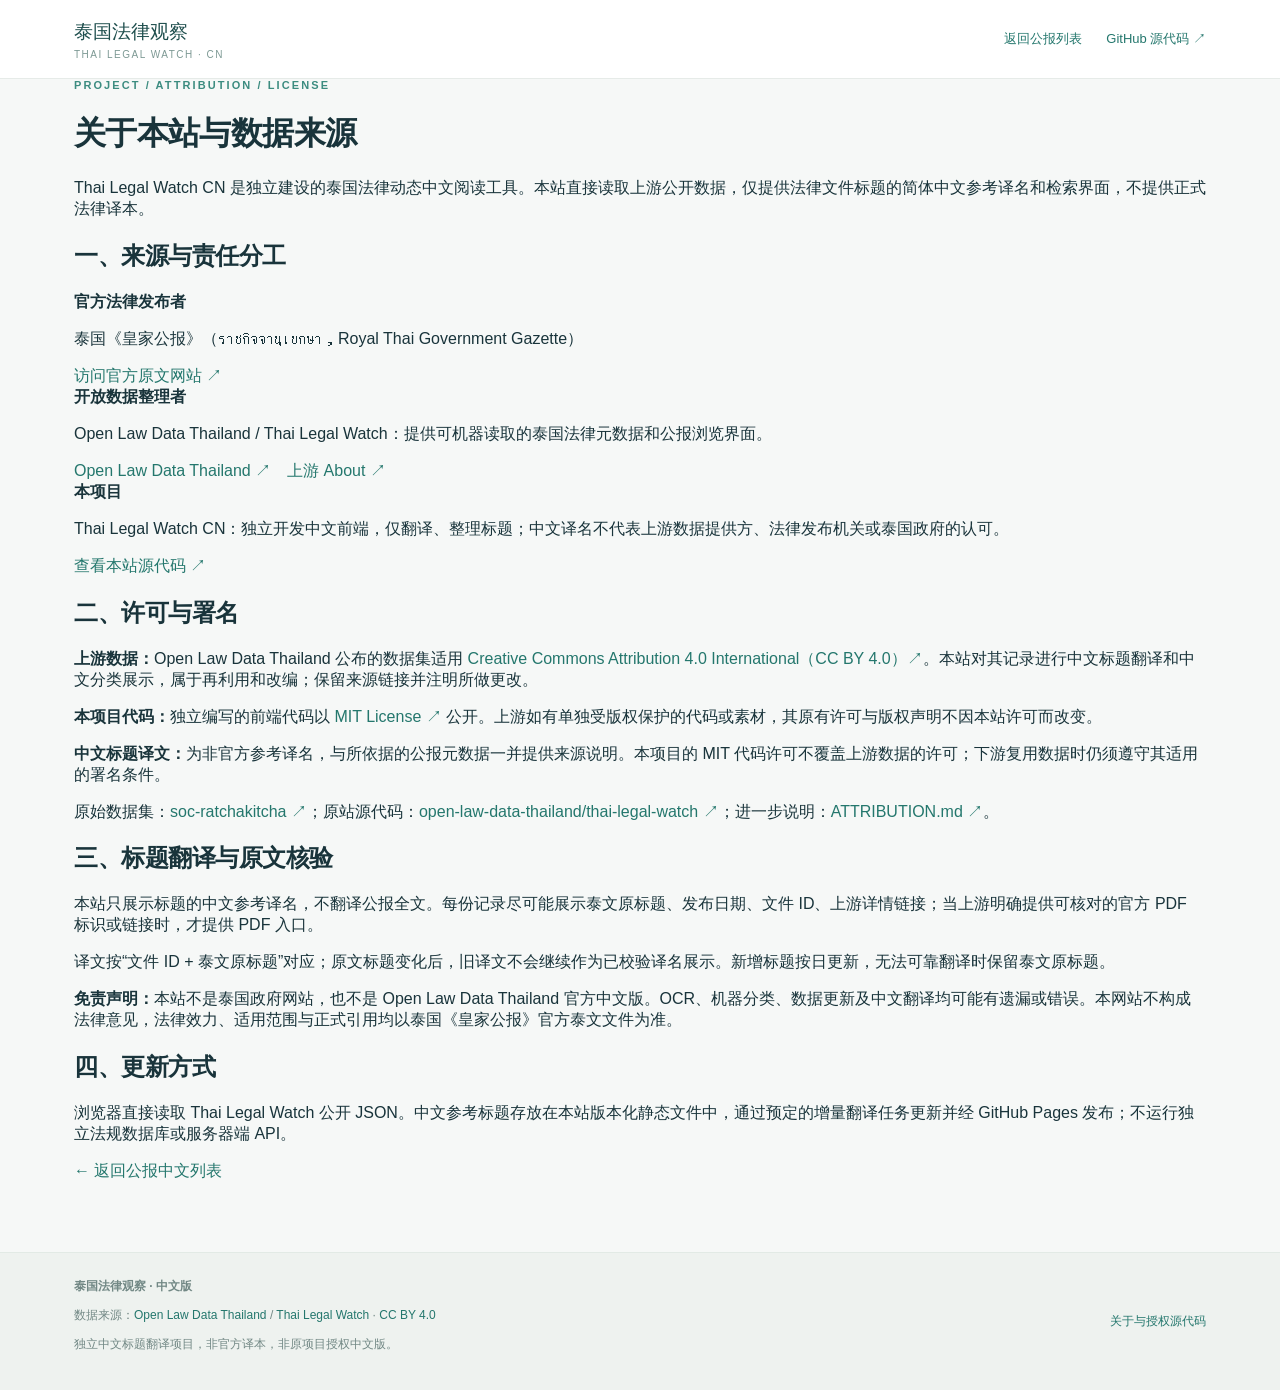
==== about.html @ 1d544c2e "docs: add attribution and open-source terms (about.html)" ====
<!doctype html>
<html lang="zh-CN">
<head>
<meta charset="utf-8"><meta name="viewport" content="width=device-width,initial-scale=1">
<meta name="description" content="泰国法律观察中文版：项目说明、数据来源、授权及非官方译文声明"><title>关于与授权｜泰国法律观察中文版</title>
<link rel="stylesheet" href="./assets/style.css">
</head>
<body>
<header><div class="wrap head"><div><a href="./index.html" class="brand">泰国法律观察</a><small>THAI LEGAL WATCH · CN</small></div><nav><a href="./index.html">返回公报列表</a><a href="https://github.com/zvbo/thai-legal-watch-cn" target="_blank" rel="noopener noreferrer">GitHub 源代码 ↗</a></nav></div></header>
<main class="wrap about-main">
<div class="eyebrow">PROJECT / ATTRIBUTION / LICENSE</div><h1>关于本站与数据来源</h1>
<p class="about-lead">Thai Legal Watch CN 是独立建设的泰国法律动态中文阅读工具。本站直接读取上游公开数据，仅提供法律文件标题的简体中文参考译名和检索界面，不提供正式法律译本。</p>
<section class="about-section"><h2>一、来源与责任分工</h2>
<div class="about-table"><div><strong>官方法律发布者</strong><p>泰国《皇家公报》（ราชกิจจานุเบกษา，Royal Thai Government Gazette）</p><a href="https://ratchakitcha.soc.go.th/" target="_blank" rel="noopener noreferrer">访问官方原文网站 ↗</a></div>
<div><strong>开放数据整理者</strong><p>Open Law Data Thailand / Thai Legal Watch：提供可机器读取的泰国法律元数据和公报浏览界面。</p><a href="https://www.openlawdatathailand.org/" target="_blank" rel="noopener noreferrer">Open Law Data Thailand ↗</a>　<a href="https://thai-legal-watch.openlawdatathailand.org/#/about" target="_blank" rel="noopener noreferrer">上游 About ↗</a></div>
<div><strong>本项目</strong><p>Thai Legal Watch CN：独立开发中文前端，仅翻译、整理标题；中文译名不代表上游数据提供方、法律发布机关或泰国政府的认可。</p><a href="https://github.com/zvbo/thai-legal-watch-cn" target="_blank" rel="noopener noreferrer">查看本站源代码 ↗</a></div></div></section>
<section class="about-section"><h2>二、许可与署名</h2>
<p><strong>上游数据：</strong>Open Law Data Thailand 公布的数据集适用 <a href="https://creativecommons.org/licenses/by/4.0/" target="_blank" rel="noopener noreferrer">Creative Commons Attribution 4.0 International（CC BY 4.0）↗</a>。本站对其记录进行中文标题翻译和中文分类展示，属于再利用和改编；保留来源链接并注明所做更改。</p>
<p><strong>本项目代码：</strong>独立编写的前端代码以 <a href="https://github.com/zvbo/thai-legal-watch-cn/blob/main/LICENSE" target="_blank" rel="noopener noreferrer">MIT License ↗</a> 公开。上游如有单独受版权保护的代码或素材，其原有许可与版权声明不因本站许可而改变。</p>
<p><strong>中文标题译文：</strong>为非官方参考译名，与所依据的公报元数据一并提供来源说明。本项目的 MIT 代码许可不覆盖上游数据的许可；下游复用数据时仍须遵守其适用的署名条件。</p>
<p>原始数据集：<a href="https://huggingface.co/datasets/open-law-data-thailand/soc-ratchakitcha" target="_blank" rel="noopener noreferrer">soc-ratchakitcha ↗</a>；原站源代码：<a href="https://github.com/open-law-data-thailand/thai-legal-watch" target="_blank" rel="noopener noreferrer">open-law-data-thailand/thai-legal-watch ↗</a>；进一步说明：<a href="https://github.com/zvbo/thai-legal-watch-cn/blob/main/ATTRIBUTION.md" target="_blank" rel="noopener noreferrer">ATTRIBUTION.md ↗</a>。</p>
</section>
<section class="about-section"><h2>三、标题翻译与原文核验</h2>
<p>本站只展示标题的中文参考译名，不翻译公报全文。每份记录尽可能展示泰文原标题、发布日期、文件 ID、上游详情链接；当上游明确提供可核对的官方 PDF 标识或链接时，才提供 PDF 入口。</p>
<p>译文按“文件 ID + 泰文原标题”对应；原文标题变化后，旧译文不会继续作为已校验译名展示。新增标题按日更新，无法可靠翻译时保留泰文原标题。</p>
<p><strong>免责声明：</strong>本站不是泰国政府网站，也不是 Open Law Data Thailand 官方中文版。OCR、机器分类、数据更新及中文翻译均可能有遗漏或错误。本网站不构成法律意见，法律效力、适用范围与正式引用均以泰国《皇家公报》官方泰文文件为准。</p>
</section>
<section class="about-section"><h2>四、更新方式</h2><p>浏览器直接读取 Thai Legal Watch 公开 JSON。中文参考标题存放在本站版本化静态文件中，通过预定的增量翻译任务更新并经 GitHub Pages 发布；不运行独立法规数据库或服务器端 API。</p></section>
<p class="about-back"><a href="./index.html">← 返回公报中文列表</a></p>
</main>
<footer><div class="wrap footer-attribution"><div><strong>泰国法律观察 · 中文版</strong><p>数据来源：<a href="https://www.openlawdatathailand.org/" target="_blank" rel="noopener noreferrer">Open Law Data Thailand</a> / <a href="https://thai-legal-watch.openlawdatathailand.org/" target="_blank" rel="noopener noreferrer">Thai Legal Watch</a> · <a href="https://creativecommons.org/licenses/by/4.0/" target="_blank" rel="noopener noreferrer">CC BY 4.0</a></p><p>独立中文标题翻译项目，非官方译本，非原项目授权中文版。</p></div><div class="footer-links"><a href="./about.html">关于与授权</a><a href="https://github.com/zvbo/thai-legal-watch-cn" target="_blank" rel="noopener noreferrer">源代码</a></div></div></footer>
</body></html>
---- assets/style.css ----
:root{font-family:Inter,-apple-system,BlinkMacSystemFont,"PingFang SC","Microsoft YaHei",sans-serif;background:#f6f8f7;color:#19343b}*{box-sizing:border-box}body{margin:0}a{color:#24776d;text-decoration:none}a:hover{text-decoration:underline}button,input,select{font:inherit}.wrap{max-width:1180px;padding:0 24px;margin:auto}header{background:#fff;border-bottom:1px solid #e6ebe8}.head{height:78px;display:flex;justify-content:space-between;align-items:center;gap:20px}.brand{font-size:19px;color:#1e4e4d}.head small{display:block;font-size:10px;letter-spacing:.15em;color:#7d9994;margin-top:4px}nav{display:flex;gap:24px;font-size:13px}h1,h2,h3{letter-spacing:-.02em}.hero{padding:54px 0 28px}.eyebrow{font-size:11px;font-weight:800;letter-spacing:.19em;color:#3c8c80}.hero h1{font-size:36px;margin:17px 0}.hero p{line-height:1.9;font-size:14px;color:#6b7d80}.stats{display:flex;gap:54px;margin-top:30px}.stats>div{display:flex;flex-direction:column;gap:5px}.stats b{font-size:25px}.stats span{color:#8a9c9c;font-size:11px}.notice{background:#edf4f0;border:1px solid #dae8dd;padding:15px 18px;margin:12px 0 28px;border-radius:10px;font-size:12px;color:#587366}.layout{display:grid;grid-template-columns:280px minmax(0,1fr);gap:24px;align-items:start}aside,.results{background:#fff;border:1px solid #e6ebe9;border-radius:12px}aside{padding:26px 22px}.pane-title{font-size:16px;font-weight:750;margin-bottom:24px}aside label{display:block;color:#5b7072;font-size:12px;margin:0 0 20px;font-weight:650}input,select{display:block;width:100%;margin-top:10px;padding:11px 9px;border:1px solid #dbe6e3;background:#fbfcfb;border-radius:8px;min-width:0;color:#284b52;font-size:12px}.dates{display:grid;grid-template-columns:1fr 1fr;gap:9px}.dates input{padding:9px 4px}.ghost{padding:10px 14px;background:#fff;border:1px solid #d1e2de;color:#39796d;border-radius:8px;cursor:pointer;font-size:12px}.ghost:hover{background:#f1f8f5}.aside-foot{font-size:11px;color:#859594;line-height:1.7;border-top:1px solid #edf1ef;margin-top:30px;padding-top:15px}.results{padding:28px;min-height:550px}.result-head{display:flex;align-items:center;justify-content:space-between;gap:12px}.result-head h2{font-size:24px;margin:10px 0 7px}.result-head p{font-size:12px;color:#839497;margin:0}.result-status{display:flex;justify-content:space-between;font-size:12px;color:#6c8587;padding:23px 0 13px;border-bottom:1px solid #eaf0ed;gap:12px}.day-heading{background:#f4f8f6;padding:10px;margin-top:18px;font-size:12px;font-weight:750;color:#567e79;border-radius:6px}.result-row{border-bottom:1px solid #edf1ef;padding:22px 0}.meta{display:flex;gap:9px;flex-wrap:wrap;font-size:11px;color:#788e90}.chip{background:#eef5f1;border-radius:5px;padding:3px 7px;color:#48776d}.pending{background:#f1f3f4;color:#879294}.result-row h3{font-size:16px;line-height:1.6;margin:13px 0 8px}.thai{color:#8b999a;font-size:12px;line-height:1.7;overflow-wrap:anywhere}.links{display:flex;gap:20px;flex-wrap:wrap;font-size:12px;margin-top:15px}.links span{color:#a3aead;font-size:10px}.more{text-align:center;padding:20px}.error{background:#fff0e8;color:#925c46;padding:18px;margin-top:18px;border-radius:8px;font-size:13px}#emptyBox{text-align:center;color:#83999a;padding:40px 0}.loading{color:#809193}footer{margin-top:70px;background:#eef2ef;border-top:1px solid #e2eae5;color:#728885;font-size:12px;padding:25px 0}footer .wrap{display:flex;justify-content:space-between;align-items:center;gap:20px}[hidden]{display:none!important}@media(max-width:810px){.layout{grid-template-columns:1fr}aside{display:grid;grid-template-columns:1fr 1fr;gap:0 20px}.pane-title,.aside-foot{grid-column:1/-1}}@media(max-width:550px){.wrap{padding:0 16px}.hero{padding-top:34px}.hero h1{font-size:28px}.stats{gap:18px;justify-content:space-between}.stats b{font-size:21px}.stats span{font-size:10px}aside{display:block}.results{padding:17px}nav{gap:11px;font-size:11px}.head{height:69px}.result-head h2{font-size:20px}footer .wrap{display:block}}
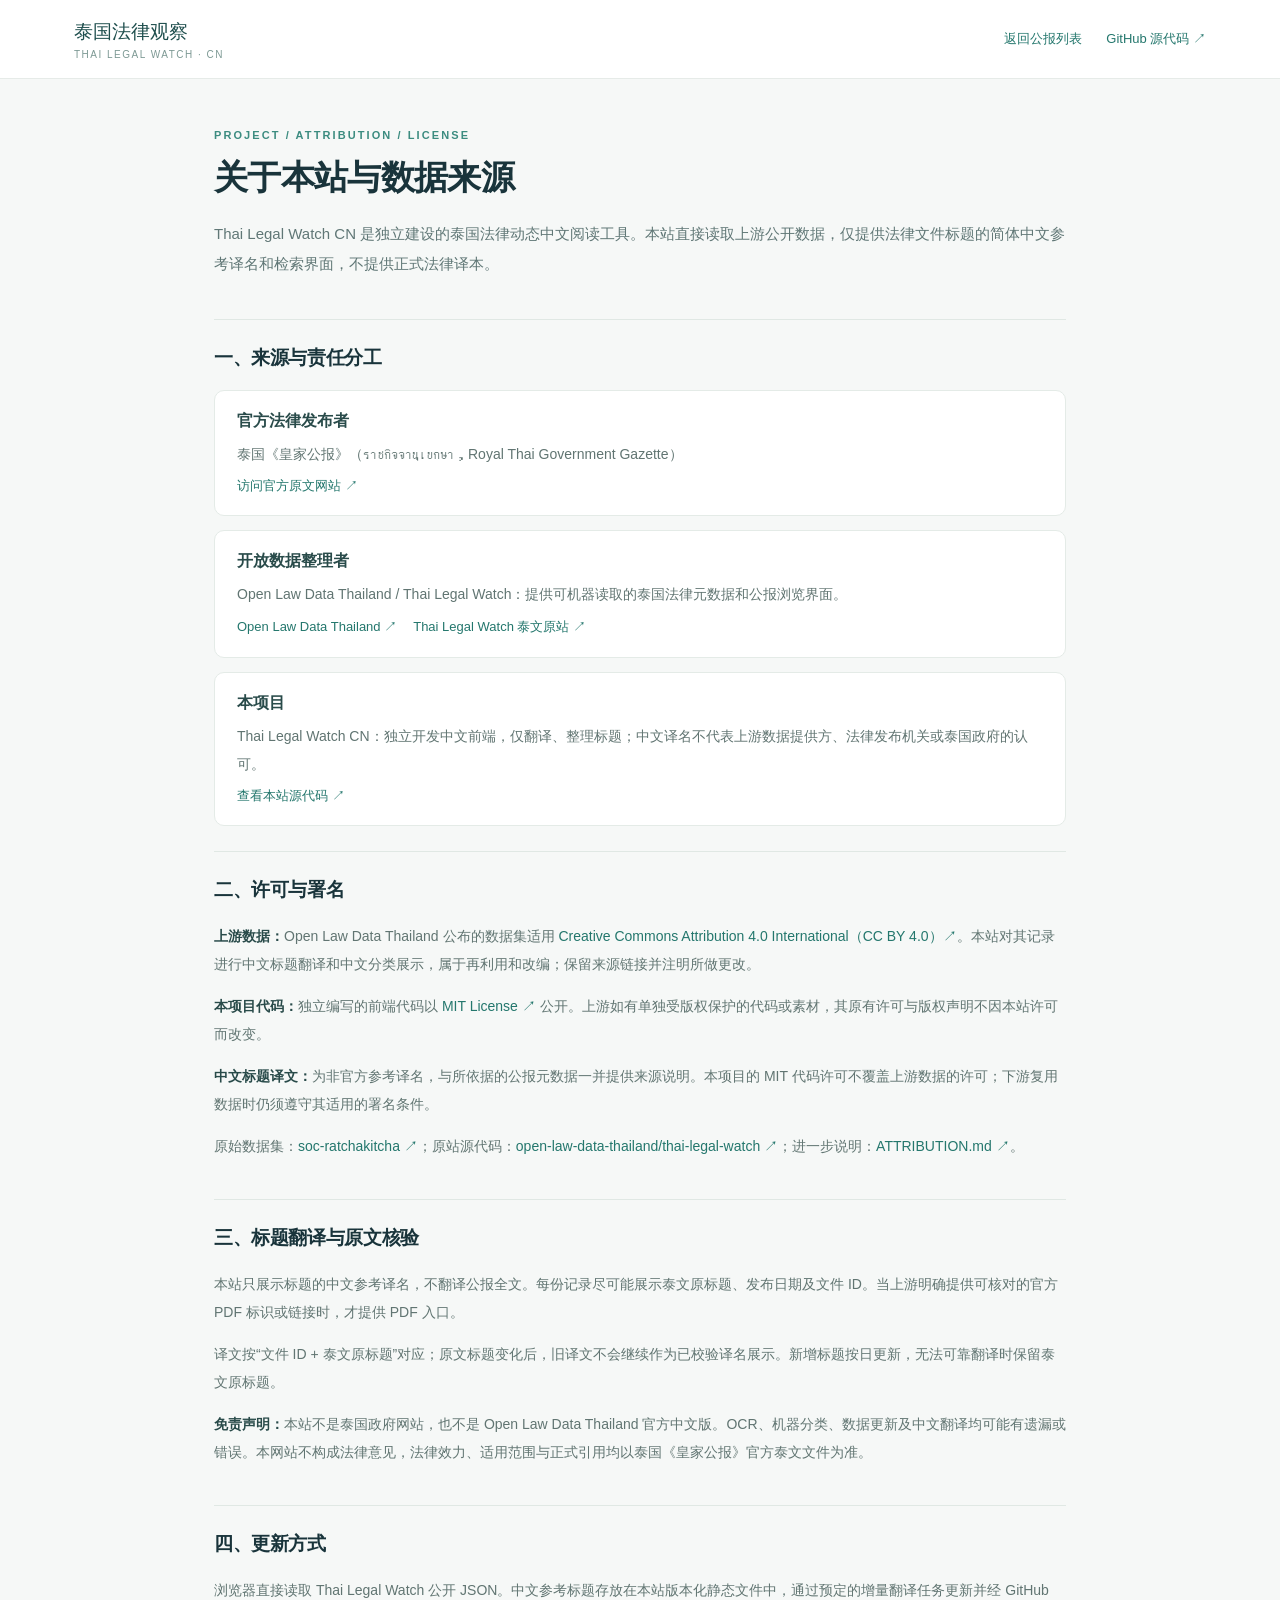
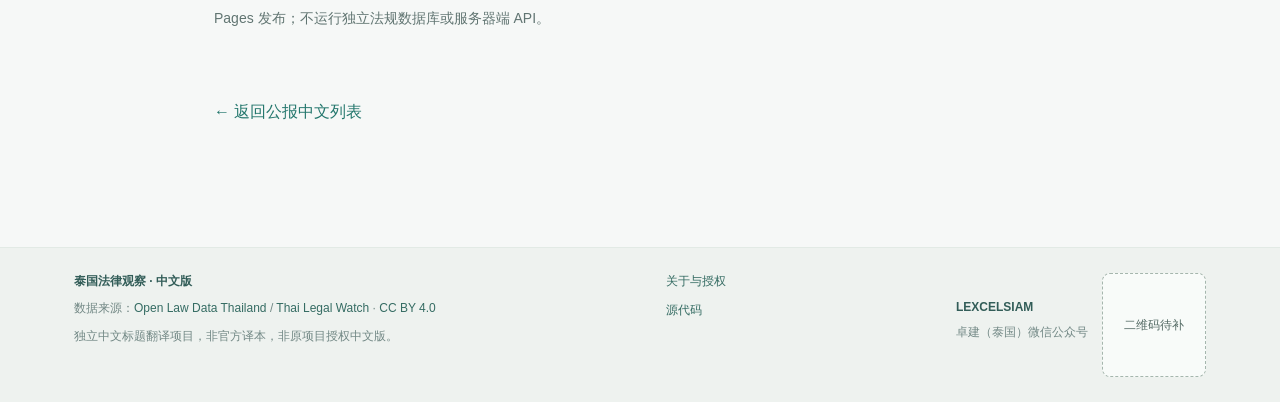
==== commit 19185dbc: "Focus Gazette browsing on priority regions and Chinese search" ====
--- a/about.html
+++ b/about.html
@@ -3,7 +3,7 @@
 <head>
 <meta charset="utf-8"><meta name="viewport" content="width=device-width,initial-scale=1">
 <meta name="description" content="泰国法律观察中文版：项目说明、数据来源、授权及非官方译文声明"><title>关于与授权｜泰国法律观察中文版</title>
-<link rel="stylesheet" href="./assets/style.css">
+<link rel="stylesheet" href="./assets/style.css?v=regions">
 </head>
 <body>
 <header><div class="wrap head"><div><a href="./index.html" class="brand">泰国法律观察</a><small>THAI LEGAL WATCH · CN</small></div><nav><a href="./index.html">返回公报列表</a><a href="https://github.com/zvbo/thai-legal-watch-cn" target="_blank" rel="noopener noreferrer">GitHub 源代码 ↗</a></nav></div></header>
@@ -12,7 +12,7 @@
 <p class="about-lead">Thai Legal Watch CN 是独立建设的泰国法律动态中文阅读工具。本站直接读取上游公开数据，仅提供法律文件标题的简体中文参考译名和检索界面，不提供正式法律译本。</p>
 <section class="about-section"><h2>一、来源与责任分工</h2>
 <div class="about-table"><div><strong>官方法律发布者</strong><p>泰国《皇家公报》（ราชกิจจานุเบกษา，Royal Thai Government Gazette）</p><a href="https://ratchakitcha.soc.go.th/" target="_blank" rel="noopener noreferrer">访问官方原文网站 ↗</a></div>
-<div><strong>开放数据整理者</strong><p>Open Law Data Thailand / Thai Legal Watch：提供可机器读取的泰国法律元数据和公报浏览界面。</p><a href="https://www.openlawdatathailand.org/" target="_blank" rel="noopener noreferrer">Open Law Data Thailand ↗</a>　<a href="https://thai-legal-watch.openlawdatathailand.org/#/about" target="_blank" rel="noopener noreferrer">上游 About ↗</a></div>
+<div><strong>开放数据整理者</strong><p>Open Law Data Thailand / Thai Legal Watch：提供可机器读取的泰国法律元数据和公报浏览界面。</p><a href="https://www.openlawdatathailand.org/" target="_blank" rel="noopener noreferrer">Open Law Data Thailand ↗</a>　<a href="https://thai-legal-watch.openlawdatathailand.org/#/about" target="_blank" rel="noopener noreferrer">Thai Legal Watch 泰文原站 ↗</a></div>
 <div><strong>本项目</strong><p>Thai Legal Watch CN：独立开发中文前端，仅翻译、整理标题；中文译名不代表上游数据提供方、法律发布机关或泰国政府的认可。</p><a href="https://github.com/zvbo/thai-legal-watch-cn" target="_blank" rel="noopener noreferrer">查看本站源代码 ↗</a></div></div></section>
 <section class="about-section"><h2>二、许可与署名</h2>
 <p><strong>上游数据：</strong>Open Law Data Thailand 公布的数据集适用 <a href="https://creativecommons.org/licenses/by/4.0/" target="_blank" rel="noopener noreferrer">Creative Commons Attribution 4.0 International（CC BY 4.0）↗</a>。本站对其记录进行中文标题翻译和中文分类展示，属于再利用和改编；保留来源链接并注明所做更改。</p>
@@ -21,12 +21,17 @@
 <p>原始数据集：<a href="https://huggingface.co/datasets/open-law-data-thailand/soc-ratchakitcha" target="_blank" rel="noopener noreferrer">soc-ratchakitcha ↗</a>；原站源代码：<a href="https://github.com/open-law-data-thailand/thai-legal-watch" target="_blank" rel="noopener noreferrer">open-law-data-thailand/thai-legal-watch ↗</a>；进一步说明：<a href="https://github.com/zvbo/thai-legal-watch-cn/blob/main/ATTRIBUTION.md" target="_blank" rel="noopener noreferrer">ATTRIBUTION.md ↗</a>。</p>
 </section>
 <section class="about-section"><h2>三、标题翻译与原文核验</h2>
-<p>本站只展示标题的中文参考译名，不翻译公报全文。每份记录尽可能展示泰文原标题、发布日期、文件 ID、上游详情链接；当上游明确提供可核对的官方 PDF 标识或链接时，才提供 PDF 入口。</p>
+<p>本站只展示标题的中文参考译名，不翻译公报全文。每份记录尽可能展示泰文原标题、发布日期及文件 ID。当上游明确提供可核对的官方 PDF 标识或链接时，才提供 PDF 入口。</p>
 <p>译文按“文件 ID + 泰文原标题”对应；原文标题变化后，旧译文不会继续作为已校验译名展示。新增标题按日更新，无法可靠翻译时保留泰文原标题。</p>
 <p><strong>免责声明：</strong>本站不是泰国政府网站，也不是 Open Law Data Thailand 官方中文版。OCR、机器分类、数据更新及中文翻译均可能有遗漏或错误。本网站不构成法律意见，法律效力、适用范围与正式引用均以泰国《皇家公报》官方泰文文件为准。</p>
 </section>
 <section class="about-section"><h2>四、更新方式</h2><p>浏览器直接读取 Thai Legal Watch 公开 JSON。中文参考标题存放在本站版本化静态文件中，通过预定的增量翻译任务更新并经 GitHub Pages 发布；不运行独立法规数据库或服务器端 API。</p></section>
 <p class="about-back"><a href="./index.html">← 返回公报中文列表</a></p>
 </main>
-<footer><div class="wrap footer-attribution"><div><strong>泰国法律观察 · 中文版</strong><p>数据来源：<a href="https://www.openlawdatathailand.org/" target="_blank" rel="noopener noreferrer">Open Law Data Thailand</a> / <a href="https://thai-legal-watch.openlawdatathailand.org/" target="_blank" rel="noopener noreferrer">Thai Legal Watch</a> · <a href="https://creativecommons.org/licenses/by/4.0/" target="_blank" rel="noopener noreferrer">CC BY 4.0</a></p><p>独立中文标题翻译项目，非官方译本，非原项目授权中文版。</p></div><div class="footer-links"><a href="./about.html">关于与授权</a><a href="https://github.com/zvbo/thai-legal-watch-cn" target="_blank" rel="noopener noreferrer">源代码</a></div></div></footer>
-</body></html>+<footer><div class="wrap footer-attribution"><div><strong>泰国法律观察 · 中文版</strong><p>数据来源：<a href="https://www.openlawdatathailand.org/" target="_blank" rel="noopener noreferrer">Open Law Data Thailand</a> / <a href="https://thai-legal-watch.openlawdatathailand.org/" target="_blank" rel="noopener noreferrer">Thai Legal Watch</a> · <a href="https://creativecommons.org/licenses/by/4.0/" target="_blank" rel="noopener noreferrer">CC BY 4.0</a></p><p>独立中文标题翻译项目，非官方译本，非原项目授权中文版。</p></div><div class="footer-links"><a href="./about.html">关于与授权</a><a href="https://github.com/zvbo/thai-legal-watch-cn" target="_blank" rel="noopener noreferrer">源代码</a></div>
+<section class="footer-wechat" aria-label="LEXCELSIAM 微信公众号">
+  <div><strong>LEXCELSIAM</strong><p>卓建（泰国）微信公众号</p></div>
+  <div class="wechat-slot">二维码待补</div>
+</section>
+</div></footer>
+</body></html>
--- a/assets/style.css
+++ b/assets/style.css
@@ -1 +1,114 @@
-:root{font-family:Inter,-apple-system,BlinkMacSystemFont,"PingFang SC","Microsoft YaHei",sans-serif;background:#f6f8f7;color:#19343b}*{box-sizing:border-box}body{margin:0}a{color:#24776d;text-decoration:none}a:hover{text-decoration:underline}button,input,select{font:inherit}.wrap{max-width:1180px;padding:0 24px;margin:auto}header{background:#fff;border-bottom:1px solid #e6ebe8}.head{height:78px;display:flex;justify-content:space-between;align-items:center;gap:20px}.brand{font-size:19px;color:#1e4e4d}.head small{display:block;font-size:10px;letter-spacing:.15em;color:#7d9994;margin-top:4px}nav{display:flex;gap:24px;font-size:13px}h1,h2,h3{letter-spacing:-.02em}.hero{padding:54px 0 28px}.eyebrow{font-size:11px;font-weight:800;letter-spacing:.19em;color:#3c8c80}.hero h1{font-size:36px;margin:17px 0}.hero p{line-height:1.9;font-size:14px;color:#6b7d80}.stats{display:flex;gap:54px;margin-top:30px}.stats>div{display:flex;flex-direction:column;gap:5px}.stats b{font-size:25px}.stats span{color:#8a9c9c;font-size:11px}.notice{background:#edf4f0;border:1px solid #dae8dd;padding:15px 18px;margin:12px 0 28px;border-radius:10px;font-size:12px;color:#587366}.layout{display:grid;grid-template-columns:280px minmax(0,1fr);gap:24px;align-items:start}aside,.results{background:#fff;border:1px solid #e6ebe9;border-radius:12px}aside{padding:26px 22px}.pane-title{font-size:16px;font-weight:750;margin-bottom:24px}aside label{display:block;color:#5b7072;font-size:12px;margin:0 0 20px;font-weight:650}input,select{display:block;width:100%;margin-top:10px;padding:11px 9px;border:1px solid #dbe6e3;background:#fbfcfb;border-radius:8px;min-width:0;color:#284b52;font-size:12px}.dates{display:grid;grid-template-columns:1fr 1fr;gap:9px}.dates input{padding:9px 4px}.ghost{padding:10px 14px;background:#fff;border:1px solid #d1e2de;color:#39796d;border-radius:8px;cursor:pointer;font-size:12px}.ghost:hover{background:#f1f8f5}.aside-foot{font-size:11px;color:#859594;line-height:1.7;border-top:1px solid #edf1ef;margin-top:30px;padding-top:15px}.results{padding:28px;min-height:550px}.result-head{display:flex;align-items:center;justify-content:space-between;gap:12px}.result-head h2{font-size:24px;margin:10px 0 7px}.result-head p{font-size:12px;color:#839497;margin:0}.result-status{display:flex;justify-content:space-between;font-size:12px;color:#6c8587;padding:23px 0 13px;border-bottom:1px solid #eaf0ed;gap:12px}.day-heading{background:#f4f8f6;padding:10px;margin-top:18px;font-size:12px;font-weight:750;color:#567e79;border-radius:6px}.result-row{border-bottom:1px solid #edf1ef;padding:22px 0}.meta{display:flex;gap:9px;flex-wrap:wrap;font-size:11px;color:#788e90}.chip{background:#eef5f1;border-radius:5px;padding:3px 7px;color:#48776d}.pending{background:#f1f3f4;color:#879294}.result-row h3{font-size:16px;line-height:1.6;margin:13px 0 8px}.thai{color:#8b999a;font-size:12px;line-height:1.7;overflow-wrap:anywhere}.links{display:flex;gap:20px;flex-wrap:wrap;font-size:12px;margin-top:15px}.links span{color:#a3aead;font-size:10px}.more{text-align:center;padding:20px}.error{background:#fff0e8;color:#925c46;padding:18px;margin-top:18px;border-radius:8px;font-size:13px}#emptyBox{text-align:center;color:#83999a;padding:40px 0}.loading{color:#809193}footer{margin-top:70px;background:#eef2ef;border-top:1px solid #e2eae5;color:#728885;font-size:12px;padding:25px 0}footer .wrap{display:flex;justify-content:space-between;align-items:center;gap:20px}[hidden]{display:none!important}@media(max-width:810px){.layout{grid-template-columns:1fr}aside{display:grid;grid-template-columns:1fr 1fr;gap:0 20px}.pane-title,.aside-foot{grid-column:1/-1}}@media(max-width:550px){.wrap{padding:0 16px}.hero{padding-top:34px}.hero h1{font-size:28px}.stats{gap:18px;justify-content:space-between}.stats b{font-size:21px}.stats span{font-size:10px}aside{display:block}.results{padding:17px}nav{gap:11px;font-size:11px}.head{height:69px}.result-head h2{font-size:20px}footer .wrap{display:block}}+:root{font-family:Inter,-apple-system,BlinkMacSystemFont,"PingFang SC","Microsoft YaHei",sans-serif;background:#f6f8f7;color:#19343b}*{box-sizing:border-box}body{margin:0}a{color:#24776d;text-decoration:none}a:hover{text-decoration:underline}button,input,select{font:inherit}.wrap{max-width:1180px;padding:0 24px;margin:auto}header{background:#fff;border-bottom:1px solid #e6ebe8}.head{height:78px;display:flex;justify-content:space-between;align-items:center;gap:20px}.brand{font-size:19px;color:#1e4e4d}.head small{display:block;font-size:10px;letter-spacing:.15em;color:#7d9994;margin-top:4px}nav{display:flex;gap:24px;font-size:13px}h1,h2,h3{letter-spacing:-.02em}.hero{padding:54px 0 28px}.eyebrow{font-size:11px;font-weight:800;letter-spacing:.19em;color:#3c8c80}.hero h1{font-size:36px;margin:17px 0}.hero p{line-height:1.9;font-size:14px;color:#6b7d80}.stats{display:flex;gap:54px;margin-top:30px}.stats>div{display:flex;flex-direction:column;gap:5px}.stats b{font-size:25px}.stats span{color:#8a9c9c;font-size:11px}.notice{background:#edf4f0;border:1px solid #dae8dd;padding:15px 18px;margin:12px 0 28px;border-radius:10px;font-size:12px;color:#587366}.layout{display:grid;grid-template-columns:280px minmax(0,1fr);gap:24px;align-items:start}aside,.results{background:#fff;border:1px solid #e6ebe9;border-radius:12px}aside{padding:26px 22px}.pane-title{font-size:16px;font-weight:750;margin-bottom:24px}aside label{display:block;color:#5b7072;font-size:12px;margin:0 0 20px;font-weight:650}input,select{display:block;width:100%;margin-top:10px;padding:11px 9px;border:1px solid #dbe6e3;background:#fbfcfb;border-radius:8px;min-width:0;color:#284b52;font-size:12px}.dates{display:grid;grid-template-columns:1fr 1fr;gap:9px}.dates input{padding:9px 4px}.ghost{padding:10px 14px;background:#fff;border:1px solid #d1e2de;color:#39796d;border-radius:8px;cursor:pointer;font-size:12px}.ghost:hover{background:#f1f8f5}.aside-foot{font-size:11px;color:#859594;line-height:1.7;border-top:1px solid #edf1ef;margin-top:30px;padding-top:15px}.results{padding:28px;min-height:550px}.result-head{display:flex;align-items:center;justify-content:space-between;gap:12px}.result-head h2{font-size:24px;margin:10px 0 7px}.result-head p{font-size:12px;color:#839497;margin:0}.result-status{display:flex;justify-content:space-between;font-size:12px;color:#6c8587;padding:23px 0 13px;border-bottom:1px solid #eaf0ed;gap:12px}.day-heading{background:#f4f8f6;padding:10px;margin-top:18px;font-size:12px;font-weight:750;color:#567e79;border-radius:6px}.result-row{border-bottom:1px solid #edf1ef;padding:22px 0}.meta{display:flex;gap:9px;flex-wrap:wrap;font-size:11px;color:#788e90}.chip{background:#eef5f1;border-radius:5px;padding:3px 7px;color:#48776d}.pending{background:#f1f3f4;color:#879294}.result-row h3{font-size:16px;line-height:1.6;margin:13px 0 8px}.thai{color:#8b999a;font-size:12px;line-height:1.7;overflow-wrap:anywhere}.links{display:flex;gap:20px;flex-wrap:wrap;font-size:12px;margin-top:15px}.links span{color:#a3aead;font-size:10px}.more{text-align:center;padding:20px}.error{background:#fff0e8;color:#925c46;padding:18px;margin-top:18px;border-radius:8px;font-size:13px}#emptyBox{text-align:center;color:#83999a;padding:40px 0}.loading{color:#809193}footer{margin-top:70px;background:#eef2ef;border-top:1px solid #e2eae5;color:#728885;font-size:12px;padding:25px 0}footer .wrap{display:flex;justify-content:space-between;align-items:center;gap:20px}[hidden]{display:none!important}@media(max-width:810px){.layout{grid-template-columns:1fr}aside{display:grid;grid-template-columns:1fr 1fr;gap:0 20px}.pane-title,.aside-foot{grid-column:1/-1}}@media(max-width:550px){.wrap{padding:0 16px}.hero{padding-top:34px}.hero h1{font-size:28px}.stats{gap:18px;justify-content:space-between}.stats b{font-size:21px}.stats span{font-size:10px}aside{display:block}.results{padding:17px}nav{gap:11px;font-size:11px}.head{height:69px}.result-head h2{font-size:20px}footer .wrap{display:block}}
+/* Attribution and about page */
+footer a{color:#356c63}footer .footer-attribution{display:flex;justify-content:space-between;align-items:flex-start;gap:28px}footer .footer-attribution p{line-height:1.7;margin:8px 0}footer .footer-attribution strong{color:#325d58}.footer-links{display:flex;flex-direction:column;gap:12px;flex-shrink:0}.source-notes{font-size:11px;line-height:1.5;color:#849694;margin:10px 0}.aside-foot a{color:#48776d}.about-main{max-width:900px;padding-top:50px;padding-bottom:38px}.about-main h1{font-size:34px;margin:14px 0 18px}.about-lead{font-size:15px;color:#607776;line-height:2;margin-bottom:40px}.about-section{padding:25px 0;border-top:1px solid #e0e8e4}.about-section h2{font-size:19px;margin:0 0 19px}.about-section p{color:#617572;line-height:2;font-size:14px}.about-section strong{color:#294b4a}.about-table{display:grid;gap:14px}.about-table>div{padding:20px 22px;background:#fff;border:1px solid #e4ebe7;border-radius:10px}.about-table p{margin:8px 0}.about-table a{font-size:13px}.about-back{padding-top:15px}@media(max-width:810px){footer .footer-attribution{flex-direction:column}.footer-links{flex-direction:row;flex-wrap:wrap}.about-main{padding-top:35px}}@media(max-width:550px){.about-main h1{font-size:27px}nav{flex-wrap:wrap;justify-content:flex-end}footer .footer-attribution{display:block}.footer-links{margin-top:15px}}
+
+/* Gazette results */
+.result-head p + p { margin-top: 5px; }
+.result-head p:empty { display: none; }
+.result-head p, .stats span, .source-notes { color: #596f70; }
+.result-status { flex-wrap: wrap; }
+.day-heading { margin-bottom: 0; }
+.meta { align-items: center; color: #596f70; }
+.pending { color: #59676a; }
+.result-row h3 { overflow-wrap: anywhere; }
+.thai { color: #4f6366; font-size: 14px; }
+.links { align-items: baseline; gap: 8px 18px; }
+.links span { color: #596f70; font-size: 11px; font-variant-numeric: tabular-nums; }
+.ghost:disabled { opacity: .65; cursor: wait; }
+@media (max-width: 550px) {
+  .head small { white-space: nowrap; font-size: 9px; letter-spacing: .08em; }
+  .hero { padding: 26px 0 17px; }
+  .hero h1 { font-size: 25px; margin: 11px 0; }
+  .hero p { line-height: 1.65; }
+  .stats { margin-top: 21px; }
+  .notice { padding: 11px 14px; margin-bottom: 18px; }
+  aside { padding: 18px 16px; }
+  aside label { margin-bottom: 14px; }
+  .pane-title { margin-bottom: 14px; }
+  .aside-foot { display: none; }
+  aside input, aside select { font-size: 16px; font-weight: 400; }
+  .dates { grid-template-columns: repeat(2, minmax(0, 1fr)); }
+}
+
+/* Browse the Gazette */
+.section-nav {
+  display: grid;
+  grid-template-columns: repeat(4, minmax(0, 1fr));
+  gap: 4px;
+  padding: 5px;
+  background: #eaf1ed;
+  border: 1px solid #dbe6e0;
+  border-radius: 12px;
+}
+.section-nav a, .discovery-options a {
+  display: inline-flex;
+  align-items: center;
+  justify-content: center;
+  min-height: 41px;
+  padding: 8px 12px;
+  border-radius: 8px;
+  color: #28554f;
+  font-size: 14px;
+  font-weight: 650;
+  text-align: center;
+}
+.section-nav a:hover, .discovery-options a:hover {
+  background: #f5faf7;
+  text-decoration: none;
+}
+.section-nav a[aria-current="page"], .discovery-options a[aria-current="page"] {
+  background: #22574d;
+  color: #fff;
+}
+.section-nav + .notice { margin-top: 18px; }
+.discovery-panel {
+  padding: 24px 28px;
+  margin-bottom: 20px;
+  border: 1px solid #dbe6e0;
+  border-radius: 12px;
+  background: #fff;
+}
+.discovery-panel h2 { margin: 0; font-size: 24px; }
+.discovery-intro { margin: 10px 0 15px; color: #435e60; line-height: 1.65; }
+.discovery-note { margin: 12px 0; color: #596f70; font-size: 13px; line-height: 1.6; }
+.discovery-options { display: flex; flex-wrap: wrap; justify-content: flex-start; gap: 7px; }
+.discovery-options a {
+  border: 1px solid #dbe6e0;
+  font-size: 13px;
+  background: #f4f8f6;
+}
+.lens-chip { background: #e5f1ec; color: #27594d; }
+@media (max-width: 550px) {
+  .hero h1 { text-wrap: balance; }
+  .section-nav { grid-template-columns: repeat(2, minmax(0, 1fr)); }
+  .section-nav a { padding-inline: 4px; font-size: 13px; }
+  .discovery-panel { padding: 17px; }
+  .discovery-panel h2 { font-size: 21px; }
+}
+
+.filter-hint {
+  display: block;
+  margin-top: 7px;
+  color: #596f70;
+  font-weight: 400;
+  line-height: 1.55;
+}
+.footer-wechat {
+  display: flex;
+  align-items: center;
+  gap: 14px;
+  flex: 0 0 auto;
+}
+.wechat-slot {
+  display: grid;
+  place-items: center;
+  width: 104px;
+  height: 104px;
+  border: 1px dashed #a5b6ad;
+  border-radius: 8px;
+  background: #f8fbf9;
+  color: #526963;
+}
+@media (max-width: 550px) {
+  .footer-wechat { justify-content: space-between; margin-top: 20px; padding-top: 16px; border-top: 1px solid #d9e4dc; }
+}
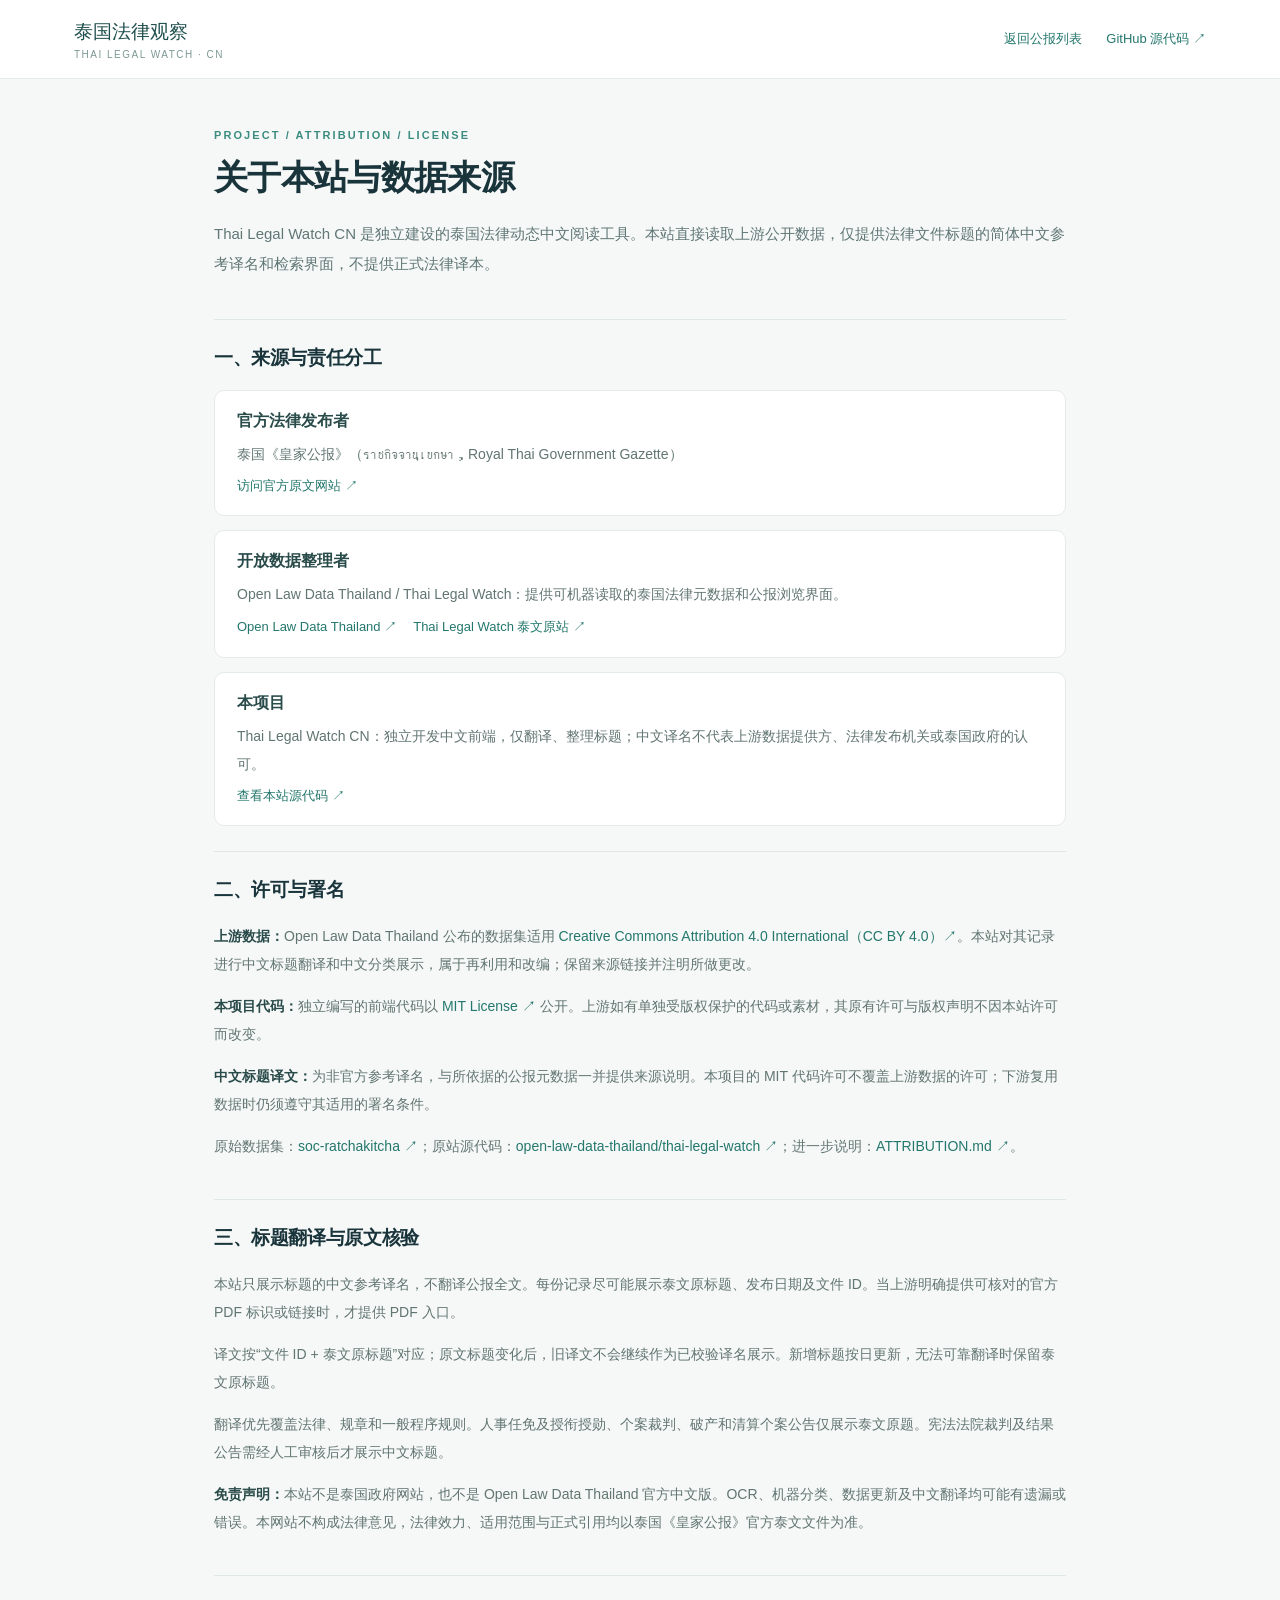
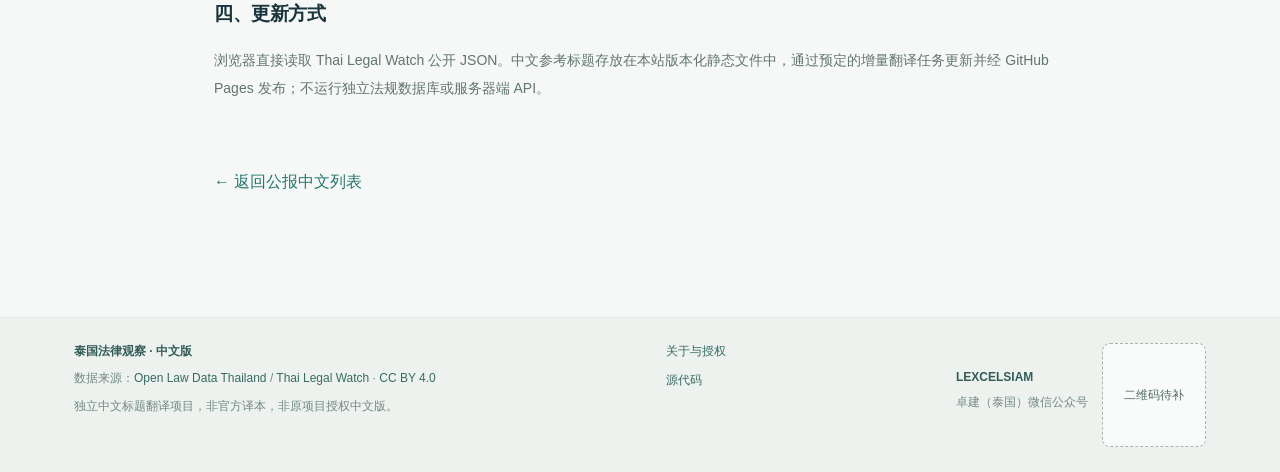
==== commit db8d31ae: "Scope Chinese translations to eligible Gazette titles" ====
--- a/about.html
+++ b/about.html
@@ -23,6 +23,7 @@
 <section class="about-section"><h2>三、标题翻译与原文核验</h2>
 <p>本站只展示标题的中文参考译名，不翻译公报全文。每份记录尽可能展示泰文原标题、发布日期及文件 ID。当上游明确提供可核对的官方 PDF 标识或链接时，才提供 PDF 入口。</p>
 <p>译文按“文件 ID + 泰文原标题”对应；原文标题变化后，旧译文不会继续作为已校验译名展示。新增标题按日更新，无法可靠翻译时保留泰文原标题。</p>
+<p>翻译优先覆盖法律、规章和一般程序规则。人事任免及授衔授勋、个案裁判、破产和清算个案公告仅展示泰文原题。宪法法院裁判及结果公告需经人工审核后才展示中文标题。</p>
 <p><strong>免责声明：</strong>本站不是泰国政府网站，也不是 Open Law Data Thailand 官方中文版。OCR、机器分类、数据更新及中文翻译均可能有遗漏或错误。本网站不构成法律意见，法律效力、适用范围与正式引用均以泰国《皇家公报》官方泰文文件为准。</p>
 </section>
 <section class="about-section"><h2>四、更新方式</h2><p>浏览器直接读取 Thai Legal Watch 公开 JSON。中文参考标题存放在本站版本化静态文件中，通过预定的增量翻译任务更新并经 GitHub Pages 发布；不运行独立法规数据库或服务器端 API。</p></section>
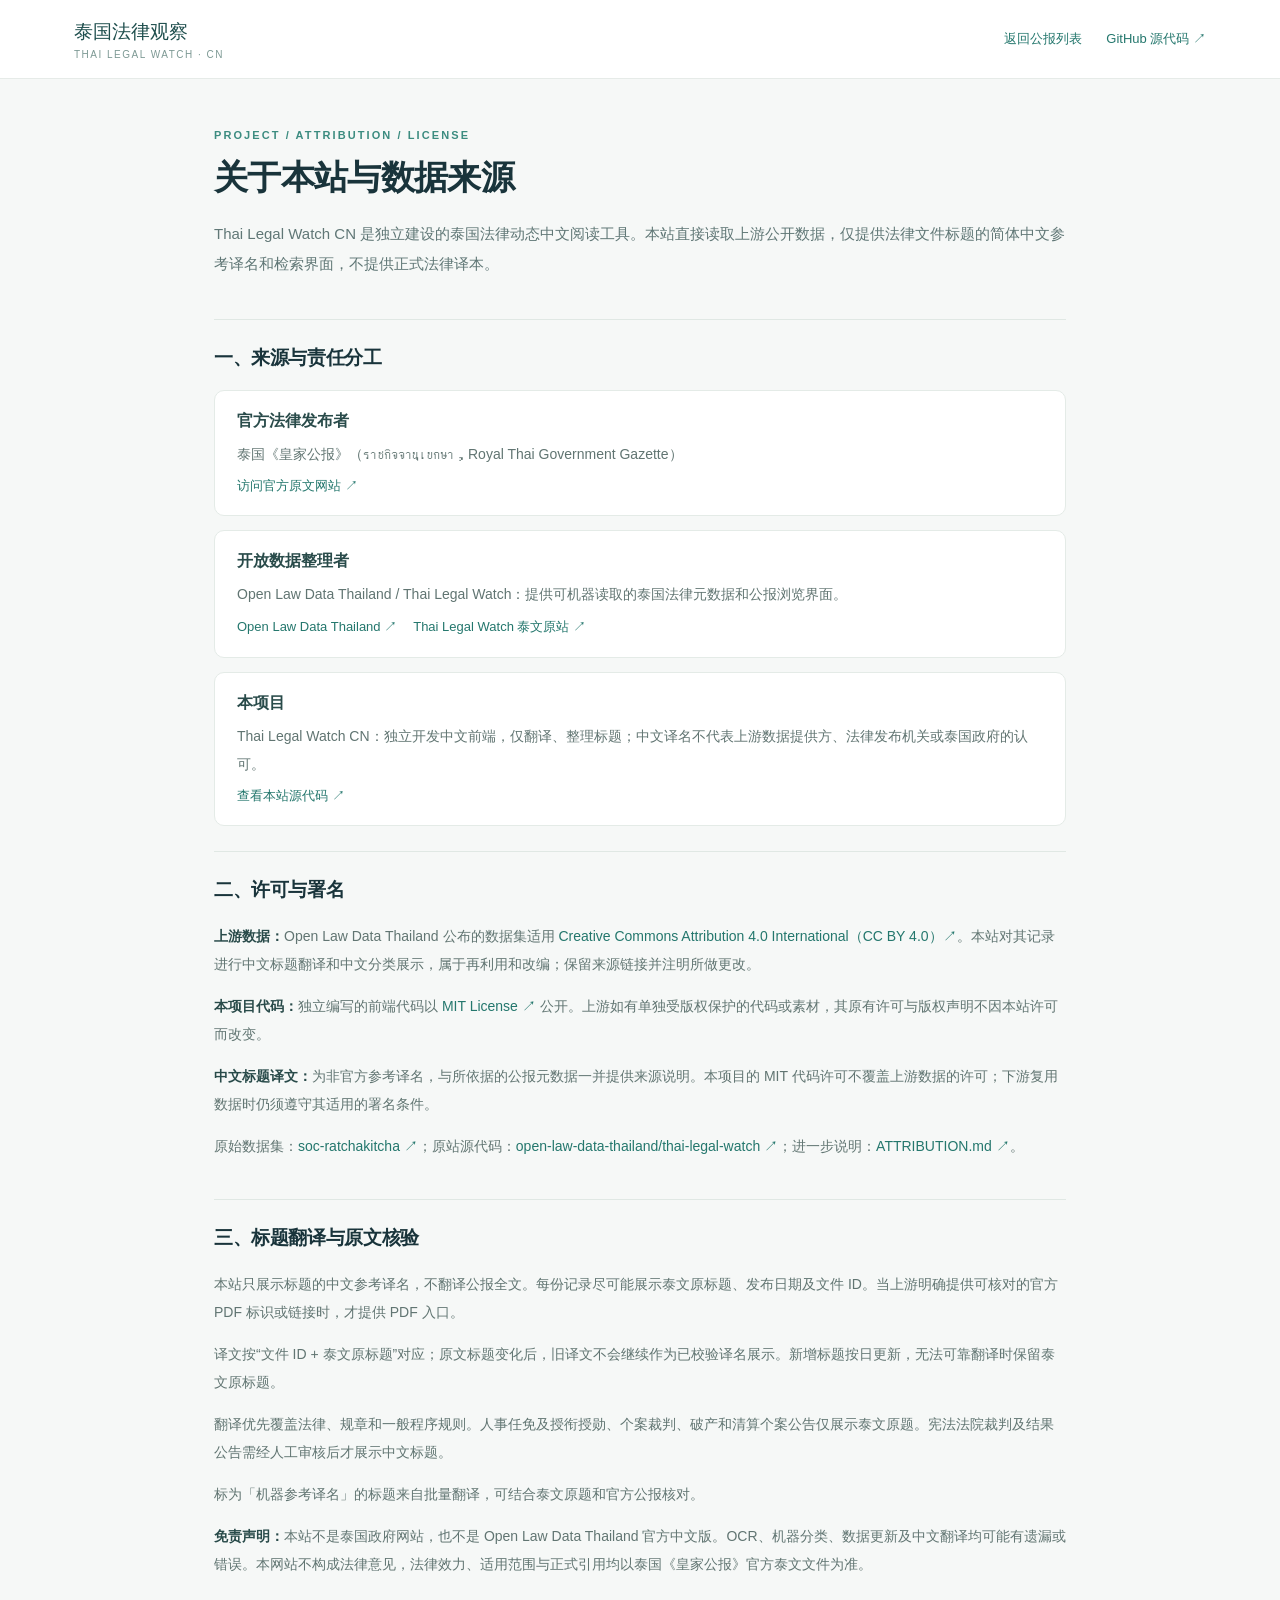
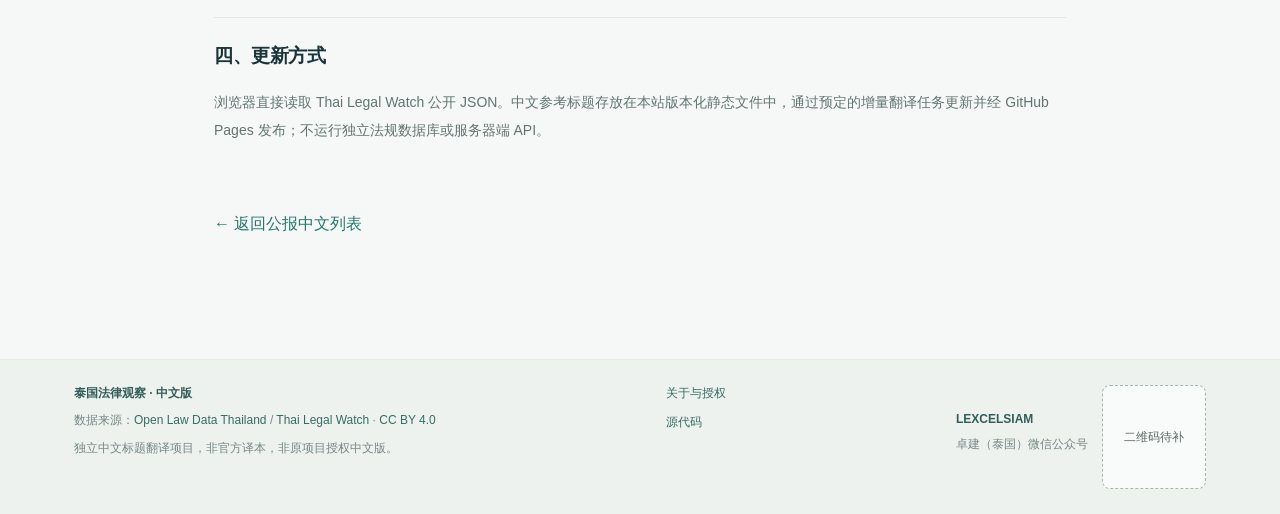
==== commit b4b4bf7a: "Backfill eligible Chinese Gazette titles" ====
--- a/about.html
+++ b/about.html
@@ -24,6 +24,7 @@
 <p>本站只展示标题的中文参考译名，不翻译公报全文。每份记录尽可能展示泰文原标题、发布日期及文件 ID。当上游明确提供可核对的官方 PDF 标识或链接时，才提供 PDF 入口。</p>
 <p>译文按“文件 ID + 泰文原标题”对应；原文标题变化后，旧译文不会继续作为已校验译名展示。新增标题按日更新，无法可靠翻译时保留泰文原标题。</p>
 <p>翻译优先覆盖法律、规章和一般程序规则。人事任免及授衔授勋、个案裁判、破产和清算个案公告仅展示泰文原题。宪法法院裁判及结果公告需经人工审核后才展示中文标题。</p>
+<p>标为「机器参考译名」的标题来自批量翻译，可结合泰文原题和官方公报核对。</p>
 <p><strong>免责声明：</strong>本站不是泰国政府网站，也不是 Open Law Data Thailand 官方中文版。OCR、机器分类、数据更新及中文翻译均可能有遗漏或错误。本网站不构成法律意见，法律效力、适用范围与正式引用均以泰国《皇家公报》官方泰文文件为准。</p>
 </section>
 <section class="about-section"><h2>四、更新方式</h2><p>浏览器直接读取 Thai Legal Watch 公开 JSON。中文参考标题存放在本站版本化静态文件中，通过预定的增量翻译任务更新并经 GitHub Pages 发布；不运行独立法规数据库或服务器端 API。</p></section>
--- a/assets/style.css
+++ b/assets/style.css
@@ -112,3 +112,70 @@
 @media (max-width: 550px) {
   .footer-wechat { justify-content: space-between; margin-top: 20px; padding-top: 16px; border-top: 1px solid #d9e4dc; }
 }
+
+.result-counts, .translation-options {
+  display: flex;
+  align-items: center;
+  flex-wrap: wrap;
+  gap: 6px;
+}
+.result-counts > :not(:first-child)::before { content: '·'; margin-right: 6px; }
+.translation-options { gap: 8px; margin-top: 12px; }
+.translation-options button {
+  min-height: 38px;
+  padding: 6px 11px;
+  border: 1px solid #d1e2de;
+  border-radius: 8px;
+  background: #f4f8f6;
+  color: #28554f;
+  font-size: 13px;
+  font-weight: 650;
+  cursor: pointer;
+}
+.translation-options button[aria-pressed="true"] {
+  border-color: #22574d;
+  background: #22574d;
+  color: #fff;
+}
+.translation-note { margin: 9px 0 0; color: #596f70; font-size: 12px; line-height: 1.55; }
+.scope-help { position: relative; }
+.count-help {
+  padding: 2px 0;
+  border: 0;
+  background: transparent;
+  color: #28554f;
+  font: inherit;
+  text-decoration: underline dotted;
+  text-underline-offset: 3px;
+  cursor: help;
+}
+.scope-tip {
+  position: absolute;
+  z-index: 1;
+  top: 100%;
+  right: 0;
+  width: min(240px, calc(100vw - 48px));
+  padding: 10px 12px;
+  border: 1px solid #d1e2de;
+  border-radius: 8px;
+  background: #fff;
+  color: #284b52;
+  box-shadow: 0 4px 14px #19343b24;
+  font-size: 12px;
+  font-weight: 400;
+  line-height: 1.55;
+  visibility: hidden;
+}
+.scope-help:not([data-dismissed="true"]):is(:has(button:focus-visible), [data-open="true"]) .scope-tip {
+  visibility: visible;
+}
+@media (hover: hover) {
+  .scope-help:not([data-dismissed="true"]):hover .scope-tip { visibility: visible; }
+}
+@media (max-width: 550px) {
+  .result-counts .scope-help { position: static; }
+  .result-counts { position: relative; }
+  .translation-options { position: relative; }
+  .translation-options .scope-help { position: static; }
+  .scope-tip { right: auto; left: 0; }
+}
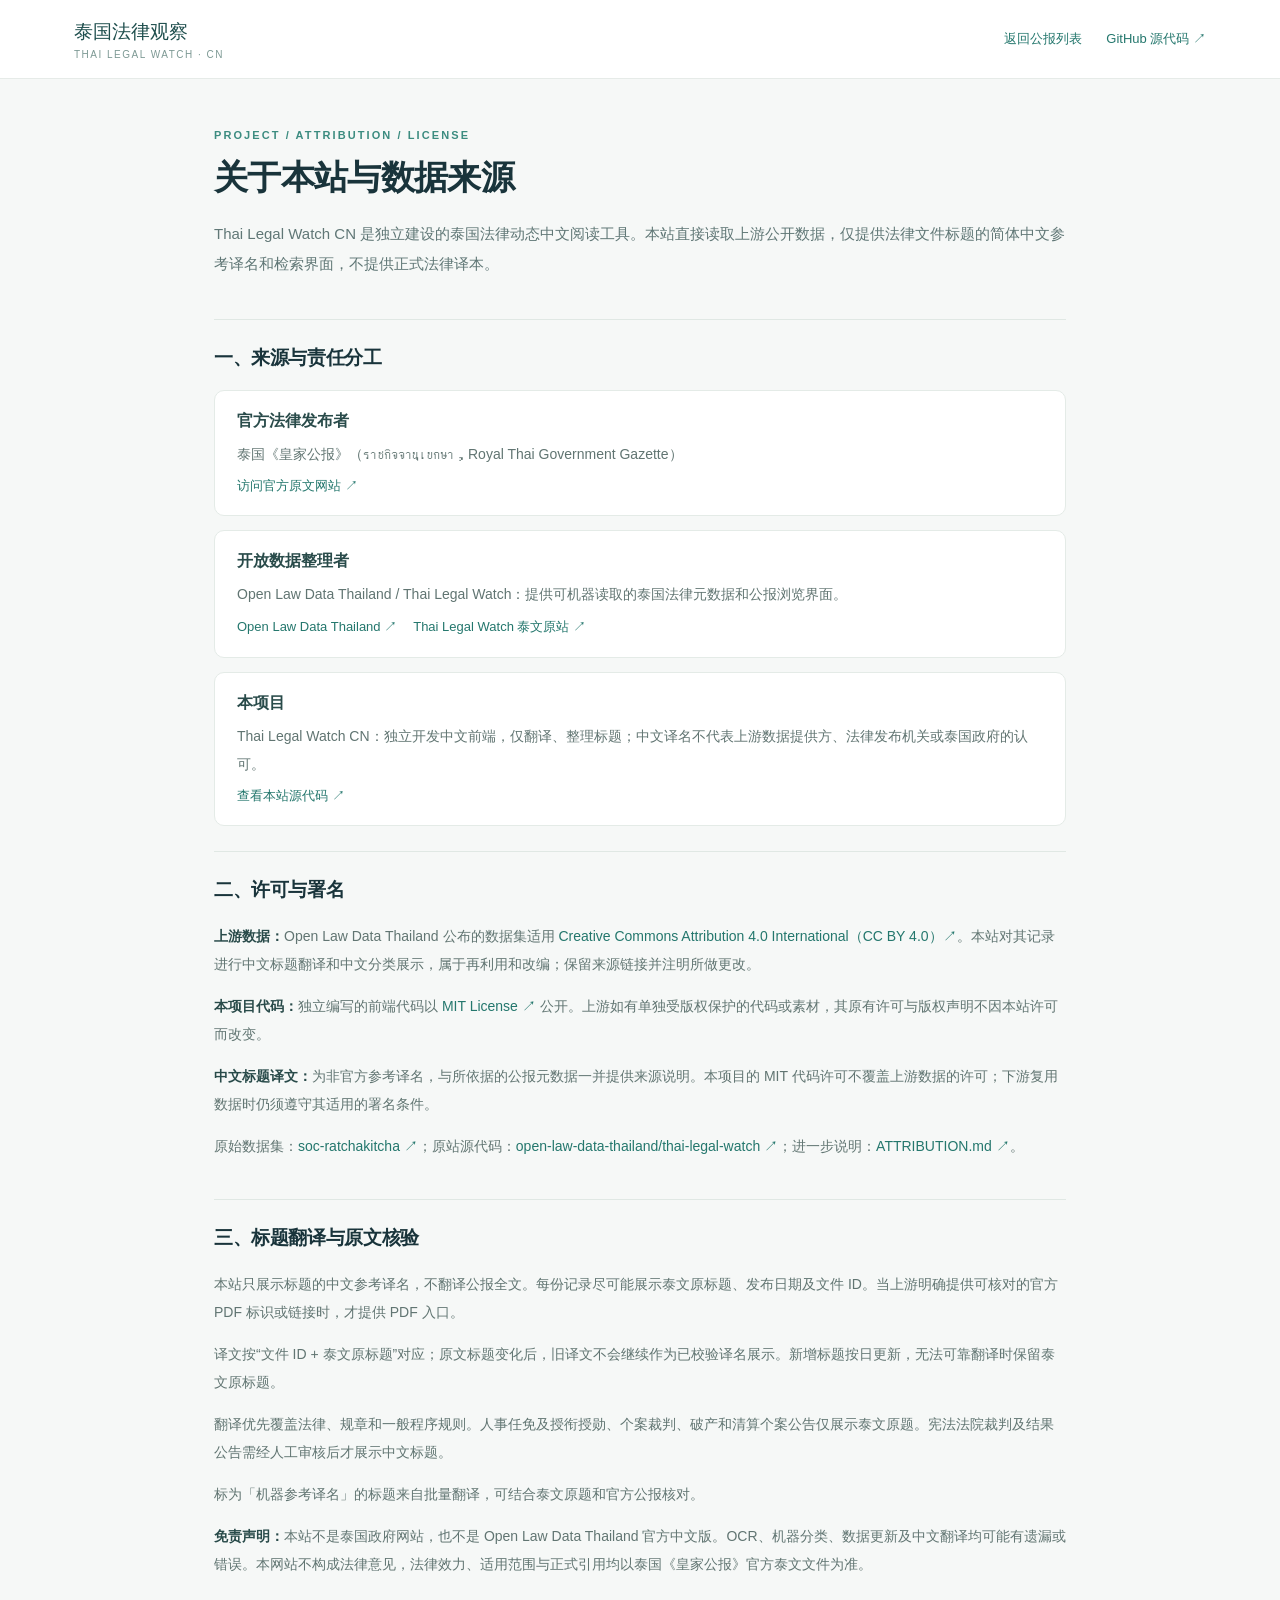
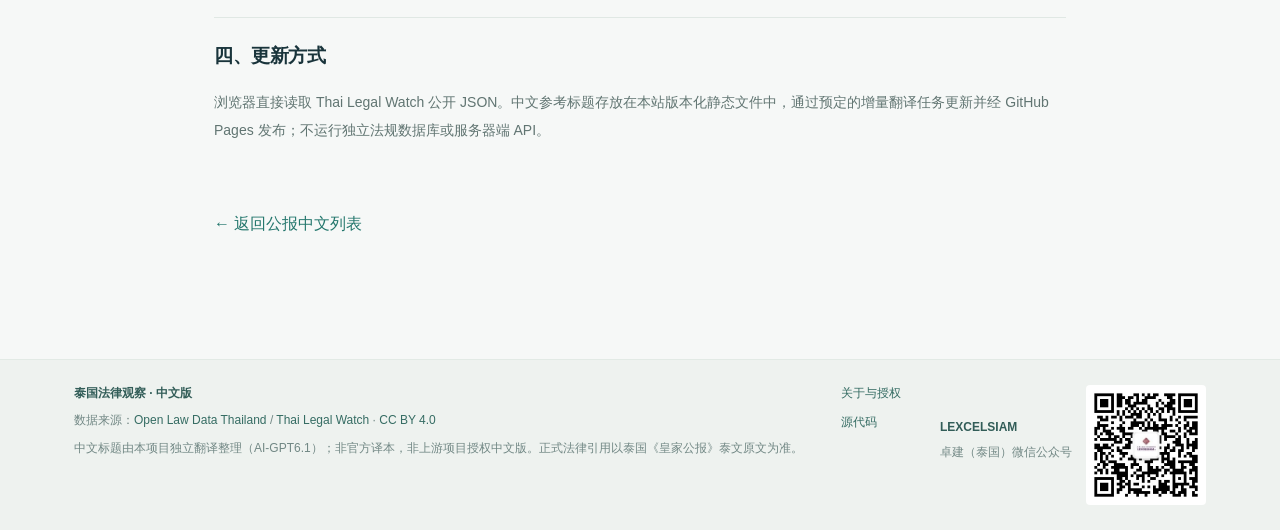
==== commit 0bacdd96: "Add WeChat QR and disclose title translation tool" ====
--- a/about.html
+++ b/about.html
@@ -3,7 +3,7 @@
 <head>
 <meta charset="utf-8"><meta name="viewport" content="width=device-width,initial-scale=1">
 <meta name="description" content="泰国法律观察中文版：项目说明、数据来源、授权及非官方译文声明"><title>关于与授权｜泰国法律观察中文版</title>
-<link rel="stylesheet" href="./assets/style.css?v=regions">
+<link rel="stylesheet" href="./assets/style.css?v=wechat">
 </head>
 <body>
 <header><div class="wrap head"><div><a href="./index.html" class="brand">泰国法律观察</a><small>THAI LEGAL WATCH · CN</small></div><nav><a href="./index.html">返回公报列表</a><a href="https://github.com/zvbo/thai-legal-watch-cn" target="_blank" rel="noopener noreferrer">GitHub 源代码 ↗</a></nav></div></header>
@@ -30,10 +30,12 @@
 <section class="about-section"><h2>四、更新方式</h2><p>浏览器直接读取 Thai Legal Watch 公开 JSON。中文参考标题存放在本站版本化静态文件中，通过预定的增量翻译任务更新并经 GitHub Pages 发布；不运行独立法规数据库或服务器端 API。</p></section>
 <p class="about-back"><a href="./index.html">← 返回公报中文列表</a></p>
 </main>
-<footer><div class="wrap footer-attribution"><div><strong>泰国法律观察 · 中文版</strong><p>数据来源：<a href="https://www.openlawdatathailand.org/" target="_blank" rel="noopener noreferrer">Open Law Data Thailand</a> / <a href="https://thai-legal-watch.openlawdatathailand.org/" target="_blank" rel="noopener noreferrer">Thai Legal Watch</a> · <a href="https://creativecommons.org/licenses/by/4.0/" target="_blank" rel="noopener noreferrer">CC BY 4.0</a></p><p>独立中文标题翻译项目，非官方译本，非原项目授权中文版。</p></div><div class="footer-links"><a href="./about.html">关于与授权</a><a href="https://github.com/zvbo/thai-legal-watch-cn" target="_blank" rel="noopener noreferrer">源代码</a></div>
+<footer><div class="wrap footer-attribution"><div><strong>泰国法律观察 · 中文版</strong><p>数据来源：<a href="https://www.openlawdatathailand.org/" target="_blank" rel="noopener noreferrer">Open Law Data Thailand</a> / <a href="https://thai-legal-watch.openlawdatathailand.org/" target="_blank" rel="noopener noreferrer">Thai Legal Watch</a> · <a href="https://creativecommons.org/licenses/by/4.0/" target="_blank" rel="noopener noreferrer">CC BY 4.0</a></p><p>中文标题由本项目独立翻译整理（AI-GPT6.1）；非官方译本，非上游项目授权中文版。正式法律引用以泰国《皇家公报》泰文原文为准。</p></div><div class="footer-links"><a href="./about.html">关于与授权</a><a href="https://github.com/zvbo/thai-legal-watch-cn" target="_blank" rel="noopener noreferrer">源代码</a></div>
 <section class="footer-wechat" aria-label="LEXCELSIAM 微信公众号">
   <div><strong>LEXCELSIAM</strong><p>卓建（泰国）微信公众号</p></div>
-  <div class="wechat-slot">二维码待补</div>
+  <a class="wechat-qr" href="./assets/lexcelsiam-wechat.jpg">
+    <img src="./assets/lexcelsiam-wechat.jpg" width="258" height="258" alt="查看 LEXCELSIAM 微信公众号二维码原图">
+  </a>
 </section>
 </div></footer>
 </body></html>
--- a/assets/style.css
+++ b/assets/style.css
@@ -99,15 +99,11 @@
   gap: 14px;
   flex: 0 0 auto;
 }
-.wechat-slot {
-  display: grid;
-  place-items: center;
-  width: 104px;
-  height: 104px;
-  border: 1px dashed #a5b6ad;
-  border-radius: 8px;
-  background: #f8fbf9;
-  color: #526963;
+.wechat-qr img {
+  display: block;
+  width: 120px;
+  height: auto;
+  border-radius: 4px;
 }
 @media (max-width: 550px) {
   .footer-wechat { justify-content: space-between; margin-top: 20px; padding-top: 16px; border-top: 1px solid #d9e4dc; }
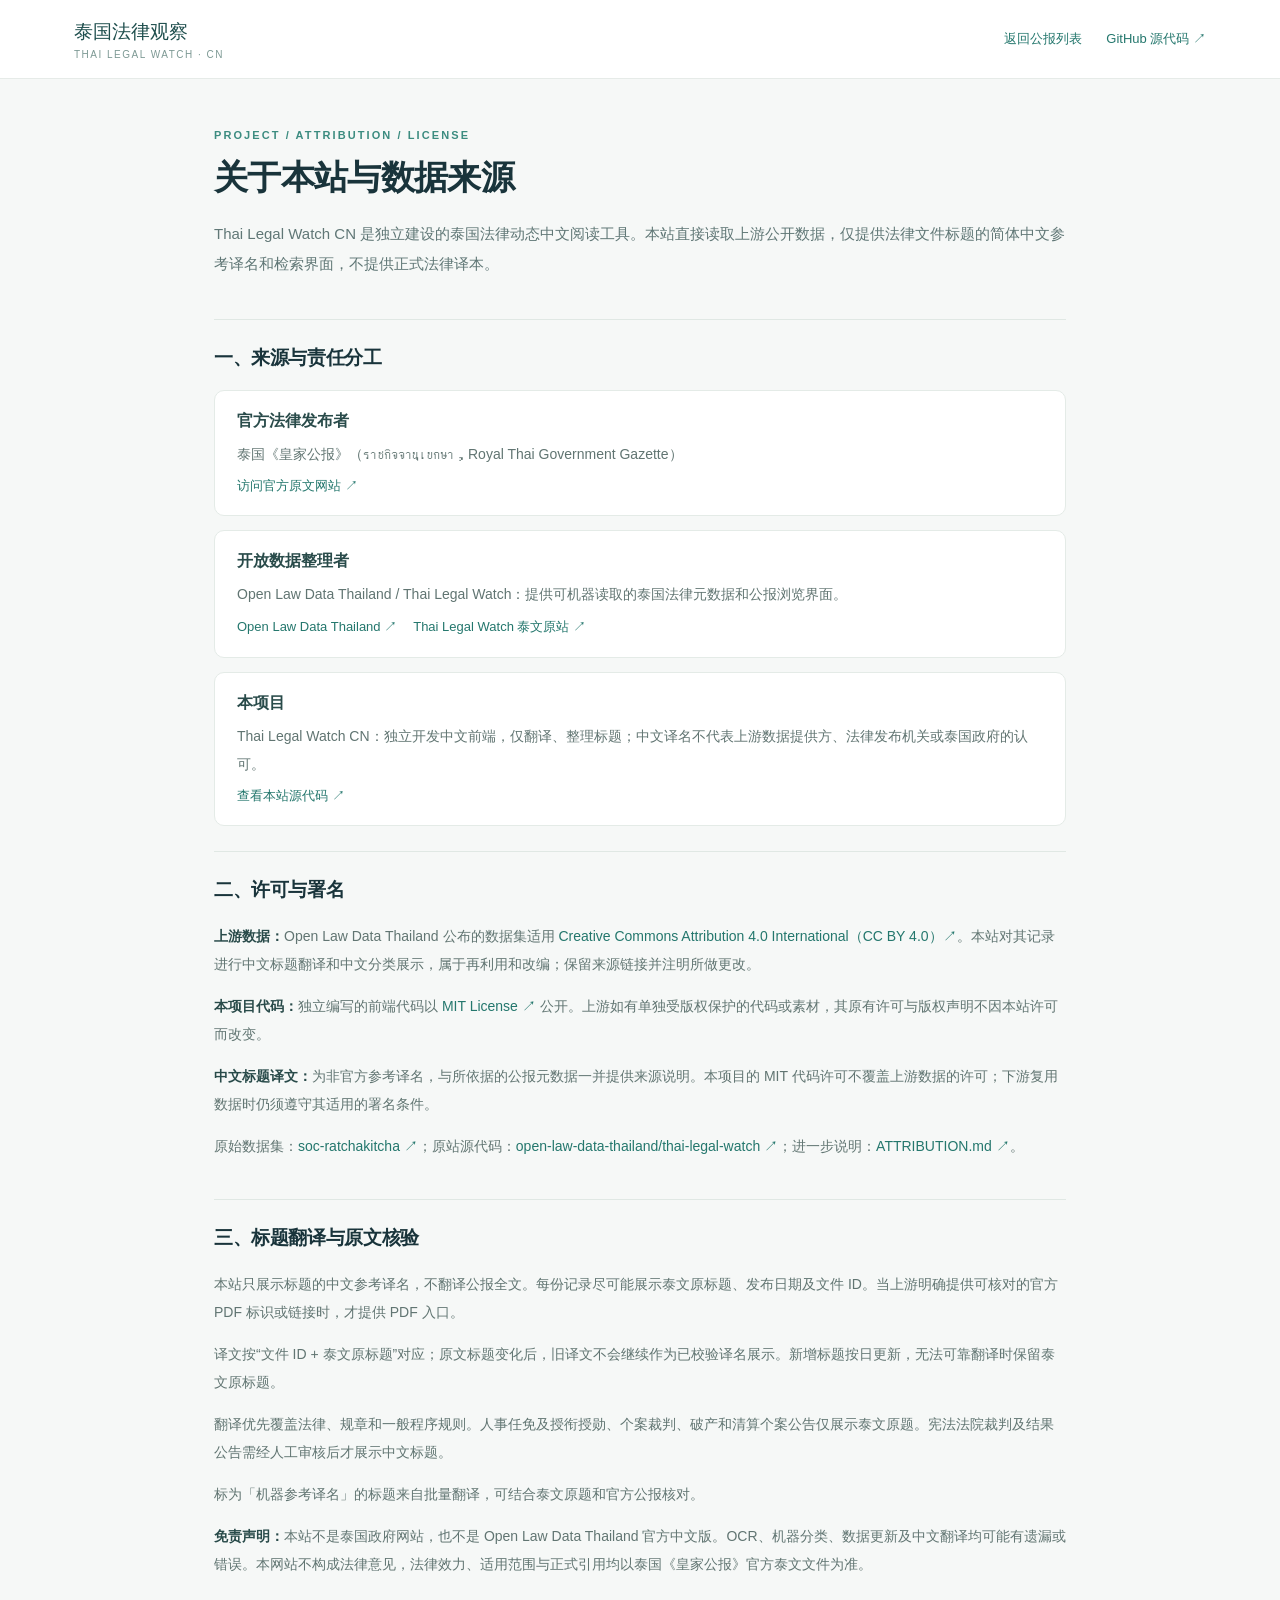
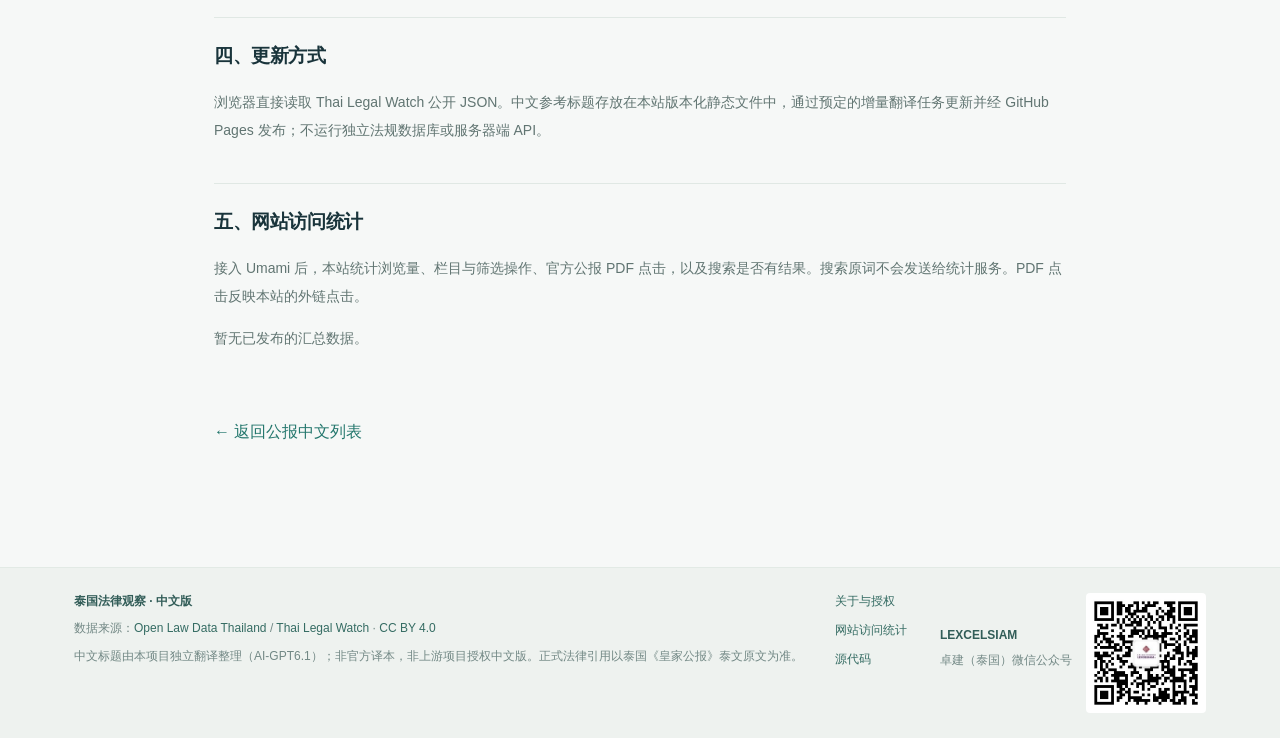
==== commit f5a76e56: "Track Gazette traffic with Umami and publish aggregate totals" ====
--- a/about.html
+++ b/about.html
@@ -3,7 +3,8 @@
 <head>
 <meta charset="utf-8"><meta name="viewport" content="width=device-width,initial-scale=1">
 <meta name="description" content="泰国法律观察中文版：项目说明、数据来源、授权及非官方译文声明"><title>关于与授权｜泰国法律观察中文版</title>
-<link rel="stylesheet" href="./assets/style.css?v=wechat">
+<link rel="stylesheet" href="./assets/style.css?v=analytics">
+<script type="module" src="./assets/analytics.js?v=1"></script>
 </head>
 <body>
 <header><div class="wrap head"><div><a href="./index.html" class="brand">泰国法律观察</a><small>THAI LEGAL WATCH · CN</small></div><nav><a href="./index.html">返回公报列表</a><a href="https://github.com/zvbo/thai-legal-watch-cn" target="_blank" rel="noopener noreferrer">GitHub 源代码 ↗</a></nav></div></header>
@@ -28,9 +29,18 @@
 <p><strong>免责声明：</strong>本站不是泰国政府网站，也不是 Open Law Data Thailand 官方中文版。OCR、机器分类、数据更新及中文翻译均可能有遗漏或错误。本网站不构成法律意见，法律效力、适用范围与正式引用均以泰国《皇家公报》官方泰文文件为准。</p>
 </section>
 <section class="about-section"><h2>四、更新方式</h2><p>浏览器直接读取 Thai Legal Watch 公开 JSON。中文参考标题存放在本站版本化静态文件中，通过预定的增量翻译任务更新并经 GitHub Pages 发布；不运行独立法规数据库或服务器端 API。</p></section>
+<section class="about-section" id="traffic-summary"><h2>五、网站访问统计</h2>
+<p>接入 Umami 后，本站统计浏览量、栏目与筛选操作、官方公报 PDF 点击，以及搜索是否有结果。搜索原词不会发送给统计服务。PDF 点击反映本站的外链点击。</p>
+<dl class="stats" hidden>
+  <div><dt>统计当日浏览量</dt><dd data-traffic-total="pageviews_today"></dd></div>
+  <div><dt>近 30 天浏览量</dt><dd data-traffic-total="pageviews_30d"></dd></div>
+  <div><dt>近 30 天官方公报 PDF 点击量</dt><dd data-traffic-total="pdf_clicks_30d"></dd></div>
+</dl>
+<p data-traffic-status>暂无已发布的汇总数据。</p>
+</section>
 <p class="about-back"><a href="./index.html">← 返回公报中文列表</a></p>
 </main>
-<footer><div class="wrap footer-attribution"><div><strong>泰国法律观察 · 中文版</strong><p>数据来源：<a href="https://www.openlawdatathailand.org/" target="_blank" rel="noopener noreferrer">Open Law Data Thailand</a> / <a href="https://thai-legal-watch.openlawdatathailand.org/" target="_blank" rel="noopener noreferrer">Thai Legal Watch</a> · <a href="https://creativecommons.org/licenses/by/4.0/" target="_blank" rel="noopener noreferrer">CC BY 4.0</a></p><p>中文标题由本项目独立翻译整理（AI-GPT6.1）；非官方译本，非上游项目授权中文版。正式法律引用以泰国《皇家公报》泰文原文为准。</p></div><div class="footer-links"><a href="./about.html">关于与授权</a><a href="https://github.com/zvbo/thai-legal-watch-cn" target="_blank" rel="noopener noreferrer">源代码</a></div>
+<footer><div class="wrap footer-attribution"><div><strong>泰国法律观察 · 中文版</strong><p>数据来源：<a href="https://www.openlawdatathailand.org/" target="_blank" rel="noopener noreferrer">Open Law Data Thailand</a> / <a href="https://thai-legal-watch.openlawdatathailand.org/" target="_blank" rel="noopener noreferrer">Thai Legal Watch</a> · <a href="https://creativecommons.org/licenses/by/4.0/" target="_blank" rel="noopener noreferrer">CC BY 4.0</a></p><p>中文标题由本项目独立翻译整理（AI-GPT6.1）；非官方译本，非上游项目授权中文版。正式法律引用以泰国《皇家公报》泰文原文为准。</p></div><div class="footer-links"><a href="./about.html">关于与授权</a><a href="#traffic-summary">网站访问统计</a><a href="https://github.com/zvbo/thai-legal-watch-cn" target="_blank" rel="noopener noreferrer">源代码</a></div>
 <section class="footer-wechat" aria-label="LEXCELSIAM 微信公众号">
   <div><strong>LEXCELSIAM</strong><p>卓建（泰国）微信公众号</p></div>
   <a class="wechat-qr" href="./assets/lexcelsiam-wechat.jpg">
--- a/assets/style.css
+++ b/assets/style.css
@@ -175,3 +175,7 @@
   .translation-options .scope-help { position: static; }
   .scope-tip { right: auto; left: 0; }
 }
+
+#traffic-summary .stats { flex-wrap: wrap; gap: 14px 28px; margin-top: 18px; }
+#traffic-summary dt { font-size: 12px; }
+#traffic-summary dd { margin: 0; font-size: 22px; font-weight: 750; }
